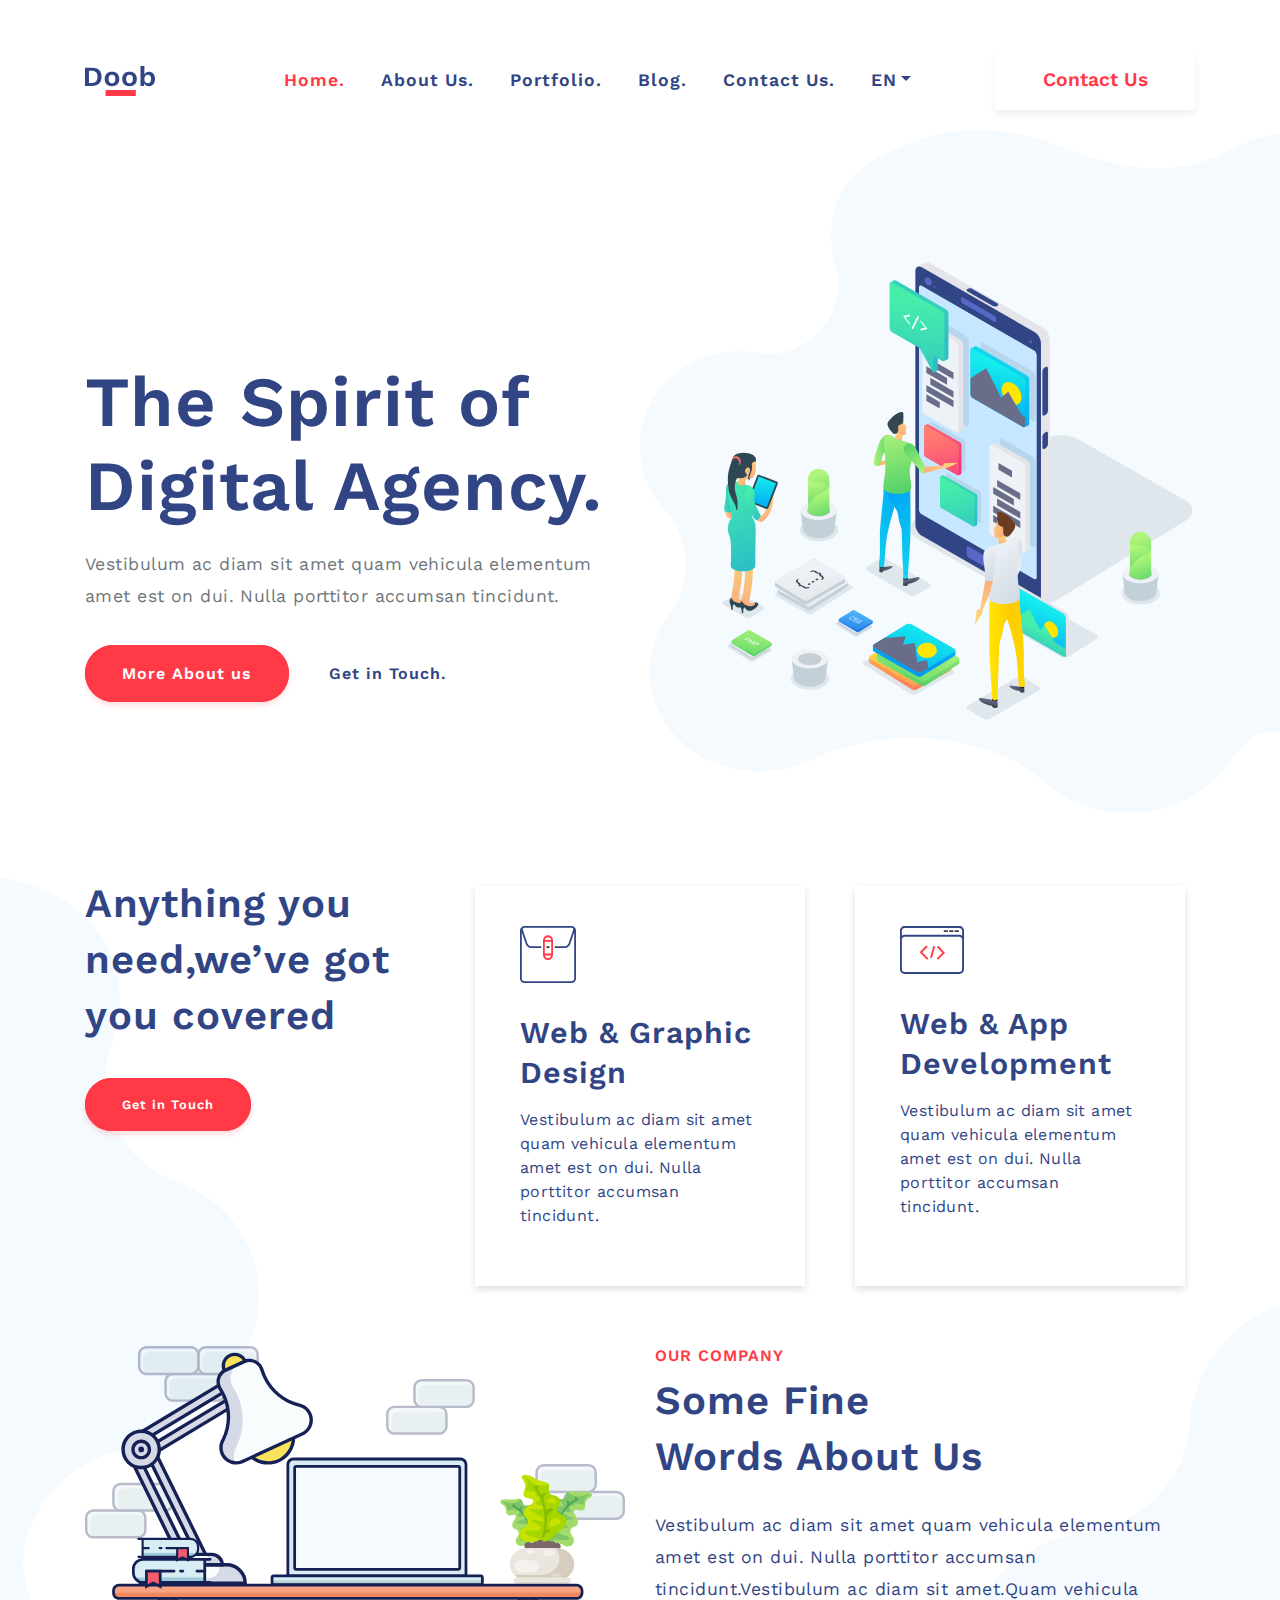
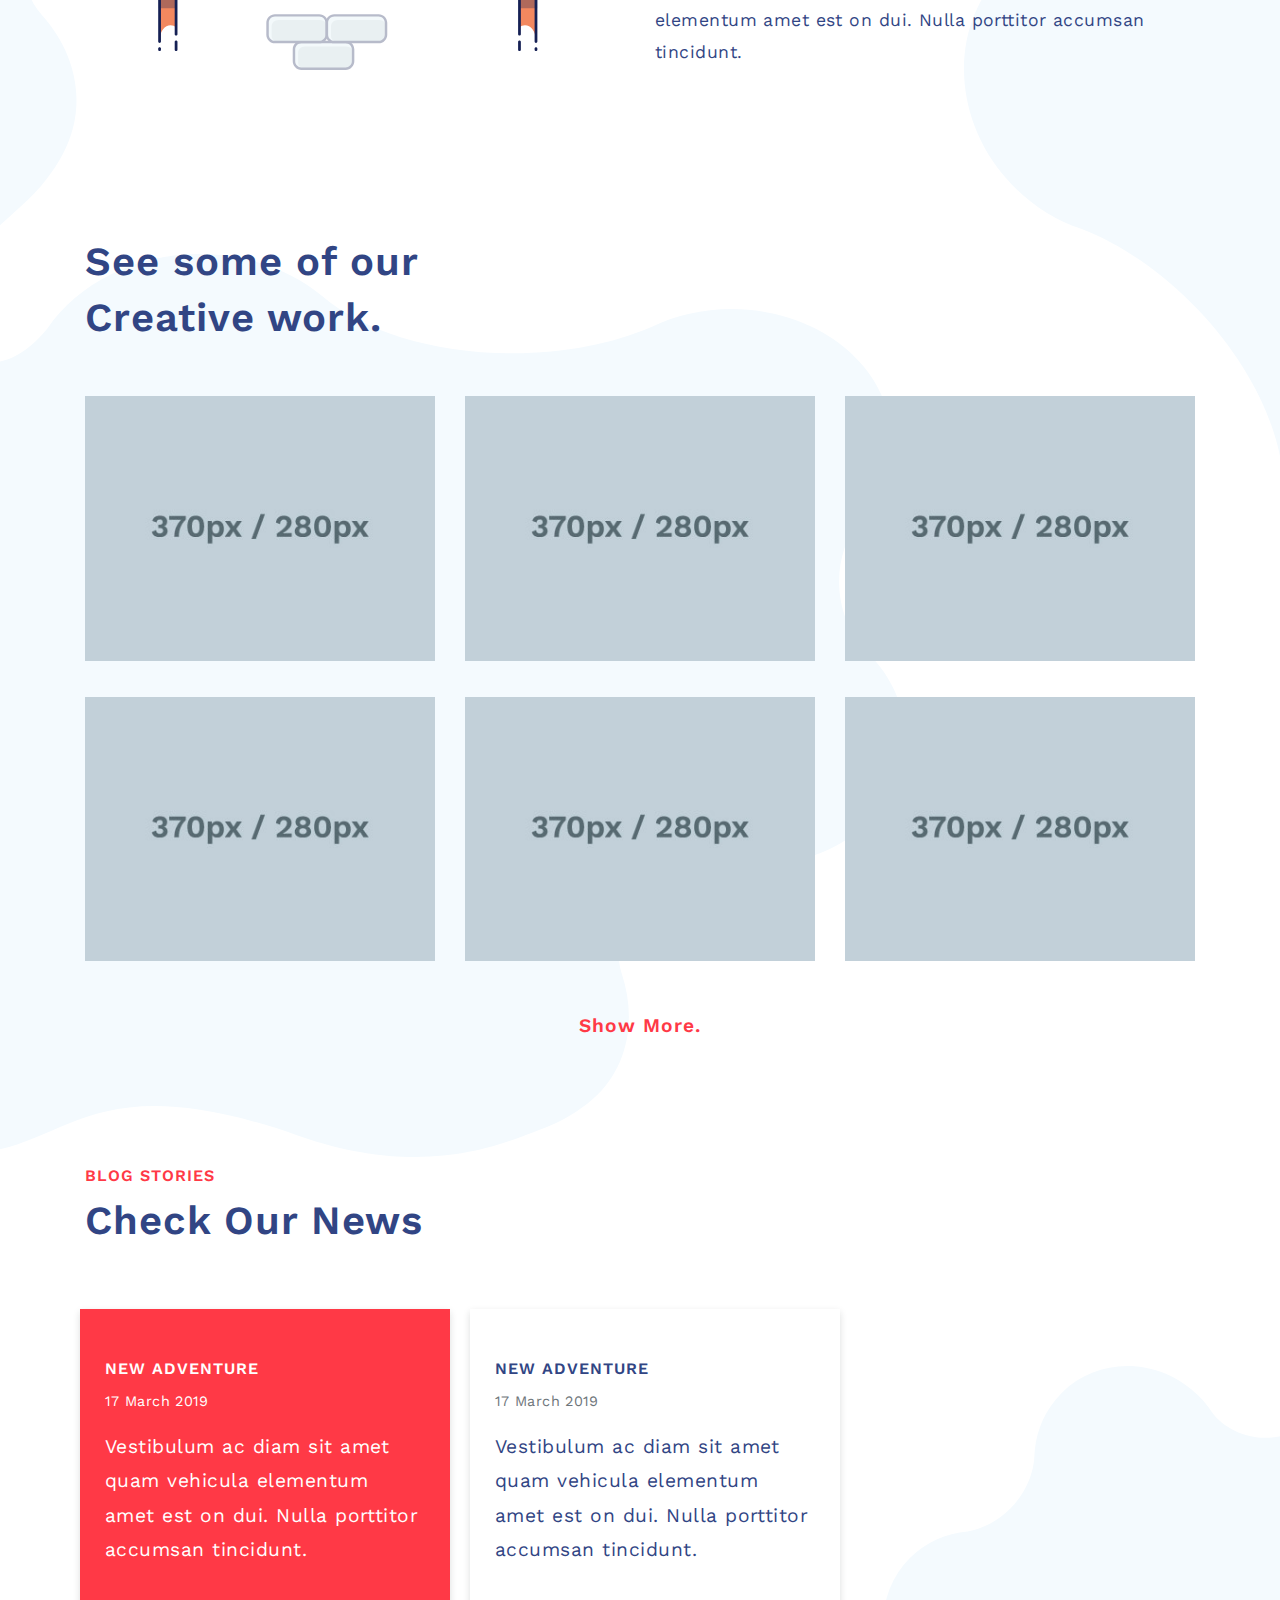
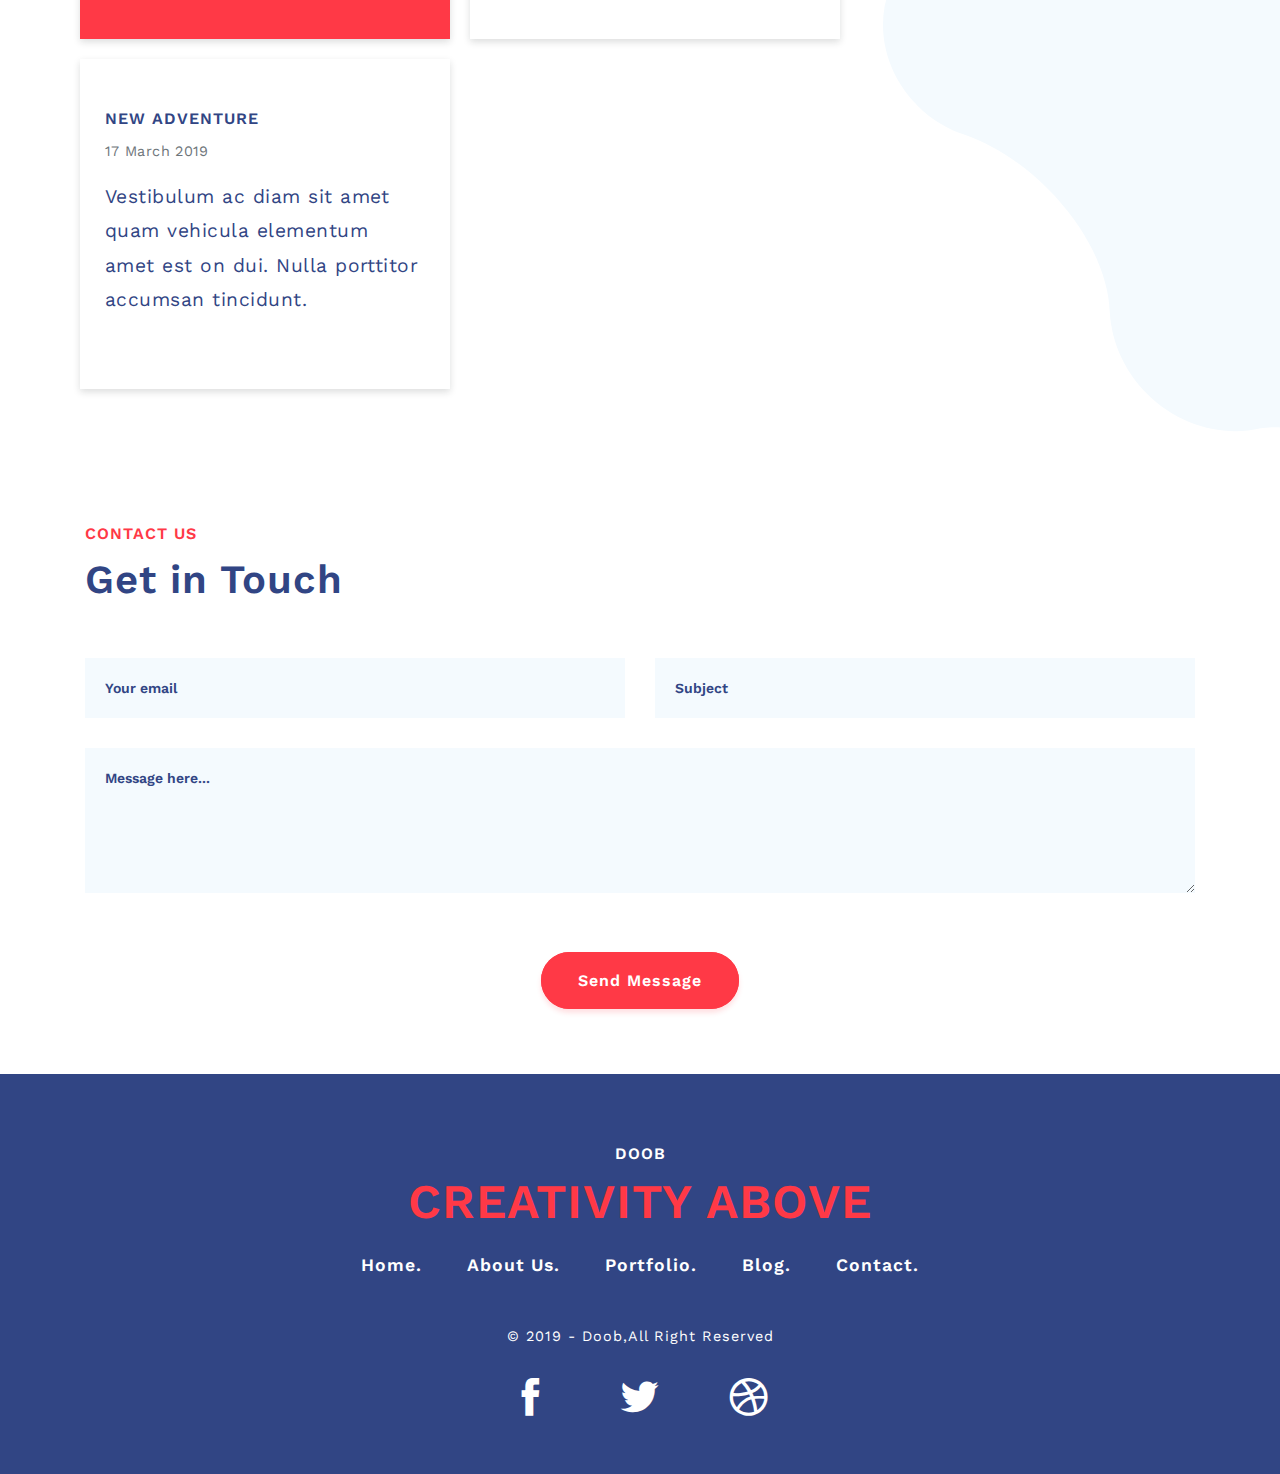
==== HTML Template/index.html @ c1b3205d "New Design" ====
<!DOCTYPE html>
<html lang="en">
<head>
    <!-- Metas -->
    <meta http-equiv="content-type" content="text/html; charset=utf-8" />
    <meta name="viewport" content="width=device-width, initial-scale=1.0">
    <meta name="author" content="LionCoders" />
    <!-- Links -->
    <link rel="icon" type="image/png" href="images/favicon.png" />
    <link href="https://fonts.googleapis.com/css?family=Work+Sans:400,600&display=swap" rel="stylesheet">
    <link rel="stylesheet" href="icofont.min.css">
    <link href="css/bootstrap.min.css" rel="stylesheet" />
    <link href="css/slick.css" rel="stylesheet" />
    
    <link href="css/main.css" rel="stylesheet" />
    <!-- Document Title -->
    <title>Doob | Simple Agency HTML Template</title>
</head>
<body>
  <!-- HEADER SECTION -->  
  <header id="home">
    <div class="container">
      <nav class="navbar navbar-expand-lg navbar-light ">
        <!-- Change Logo Img Here -->
        <a class="navbar-brand" href="#"><img src="images/logo.svg" alt=""></a>
        <button class="navbar-toggler" type="button" data-toggle="collapse" data-target="#navbarSupportedContent" aria-controls="navbarSupportedContent" aria-expanded="false" aria-label="Toggle navigation">
          <div class="interactive-menu-button">
            <a href="#">
              <span>Menu</span>
            </a>
          </div>
        </button>
        <div class="collapse navbar-collapse" id="navbarSupportedContent">
          <ul class="navbar-nav mr-auto">
            <li class="nav-item active">
              <!-- Nav Link -->
              <a class="nav-link" data-scroll href="#home">Home.<span class="sr-only">(current)</span></a>
            </li>
            <li class="nav-item">
              <!-- Nav Link -->
              <a class="nav-link" data-scroll href="#about-us">About Us.</a>
            </li>
            <li class="nav-item">
              <!-- Nav Link -->
              <a class="nav-link" data-scroll href="#portfolio">Portfolio.</a>
            </li>
            <li class="nav-item">
              <!-- Nav Link -->
              <a class="nav-link" data-scroll href="#blog">Blog.</a>
            </li>
            <li class="nav-item">
              <!-- Nav Link -->
              <a class="nav-link" data-scroll href="#contact-us">Contact Us.</a>
            </li>
            <li class="nav-item dropdown">
              <!-- Lang Dropdown Link -->
              <a class="nav-link dropdown-toggle" href="#" id="navbarDropdown" role="button" data-toggle="dropdown" aria-haspopup="true" aria-expanded="false">EN</a>
              <div class="dropdown-menu" aria-labelledby="navbarDropdown">
                <!-- Lang Dropdown Choice -->
                <a class="dropdown-item" href="#">DE </a>
                <!-- Lang Dropdown Choice -->
                <a class="dropdown-item" href="#">ES </a>
              </div>
            </li>
          </ul>
          <form data-scroll href="#contact-us" class="contact-btn form-inline my-2 my-lg-0">
            <!-- Contacgt Us Button -->
            <button>Contact Us</button>
          </form>
        </div>
      </nav>
    </div>
    <!-- HERO SECTION -->    
    <div class="container-fluid hero">
      <img src="images/hero.svg" alt="">
      <div class="container">
        <!-- Hero Title -->
        <h1>The Spirit of<br>Digital Agency.</h1>
        <!-- Hero Title Info -->
        <p>Vestibulum ac diam sit amet quam vehicula elementum<br> amet est on dui. Nulla porttitor accumsan tincidunt.</p>
        <div class="hero-btns">
          <!-- Hero Btn First -->
          <a data-scroll href="#about-us">More About us</a>
          <!-- Hero Btn Second -->
          <a data-scroll href="#contact-us">Get in Touch.</a>
        </div>
      </div>
    </div>
  </header>
  <!-- SERVICES SECTION -->  
  <section id="about-us" class="services">
    <div class="container-fluid">
      <div class="side-img"> 
        <img src="images/aside.svg" alt="">
      </div>
      <div class="side2-img"> 
        <img src="images/aside2.svg" alt="">
      </div>
      <div class="container">
        <div class="row">
          <div class="col-12 col-sm-12 col-lg-4 service-txt">
            <h2>Anything you need,we’ve got you covered</h2>
            <div class="hero-btns service-btn">
              <a data-scroll href="#contact-us">Get in Touch</a>
            </div>
          </div>
          <div class="col-12 col-sm-6 col-lg-4">
            <div class="service-box">
              <img src="images/service-icon1.svg" alt="">
              <!-- Service Title -->
              <h3>Web & Graphic<br>Design</h3>
              <!-- Replace Patch to Image Under -->
              <p>Vestibulum ac diam sit amet quam vehicula elementum amet est on dui. Nulla porttitor accumsan tincidunt.</p>
            </div>
          </div>
          <div class="col-12 col-sm-6 col-lg-4">
            <div class="service-box">
              <img src="images/service-icon2.svg" alt="">
              <!-- Service Title -->
              <h3>Web & App<br>Development</h3>
              <!-- Service Info -->
              <p>Vestibulum ac diam sit amet quam vehicula elementum amet est on dui. Nulla porttitor accumsan tincidunt.</p>
            </div>
          </div>
        </div>
      </div>
    </div>
  </section>
  <!-- ABOUT SECTION -->
  <section class="about">
    <div class="container">
      <div class="row">
        <div class="col-12 col-sm-12 col-lg-6">
          <img src="images/aboutimg.svg" alt="">
        </div>
        <div class="col-12 col-sm-12 col-lg-6">
          <h5>OUR COMPANY</h5>
          <h2>Some Fine<br>Words About Us</h2>
          <!-- Replace About Us Text Under -->
          <p>Vestibulum ac diam sit amet quam vehicula elementum amet est on dui. Nulla porttitor accumsan tincidunt.Vestibulum ac diam sit amet.Quam vehicula elementum amet est on dui. Nulla porttitor accumsan tincidunt.</p>
        </div>
      </div>
    </div>
  </section>
  <!-- PORTFOLIO SECTION -->
  <section id="portfolio" class="portfolio">
    <div class="container-fluid">
      <div class="portfolio-aside">
        <img src="images/aside3.svg" alt="">
      </div>
      <div class="container">
        <div class="row">
          <div class="col-12">
            <h2>See some of our<br>Creative work.</h2>
          </div>
        </div>
        <div class="row">
          <div class="col-12 col-lg-4 work-box">
            <div class="photobox photobox_type10">
                <div class="photobox__previewbox">
                  <!-- Replace Patch to Image Under -->
                  <img src="images/1.png" class="photobox__preview" alt="Preview">
                  <!-- Replace Image Title Under -->
                  <span class="photobox__label">Awesome Work</span>
                </div>
              </div>
          </div>
          <div class="col-12 col-lg-4 work-box">
            <div class="photobox photobox_type10">
                <div class="photobox__previewbox">
                  <!-- Replace Patch to Image Under -->
                  <img src="images/2.png" class="photobox__preview" alt="Preview">
                  <!-- Replace Image Title Under -->
                  <span class="photobox__label">Awesome Work</span>
                </div>
              </div>
          </div>
          <div class="col-12 col-lg-4 work-box">
            <div class="photobox photobox_type10">
                <div class="photobox__previewbox">
                  <!-- Replace Patch to Image Under -->
                  <img src="images/3.png" class="photobox__preview" alt="Preview">
                  <!-- Replace Image Title Under -->
                  <span class="photobox__label">Awesome Work</span>
                </div>
              </div>
          </div>
        </div>
        <div class="row">
          <div class="col-12 col-lg-4 work-box">
            <div class="photobox photobox_type10">
                <div class="photobox__previewbox">
                  <!-- Replace Patch to Image Under -->
                  <img src="images/4.png" class="photobox__preview" alt="Preview">
                  <!-- Replace Image Title Under -->
                  <span class="photobox__label">Awesome Work</span>
                </div>
              </div>
          </div>
          <div class="col-12 col-lg-4 work-box">
            <div class="photobox photobox_type10">
                <div class="photobox__previewbox">
                  <!-- Replace Patch to Image Under -->
                  <img src="images/5.png" class="photobox__preview" alt="Preview">
                  <!-- Replace Image Title Under -->
                  <span class="photobox__label">Awesome Work</span>
                </div>
              </div>
          </div>
          <div class="col-12 col-lg-4 work-box">
            <div class="photobox photobox_type10">
                <div class="photobox__previewbox">
                  <!-- Replace Patch to Image Under -->
                  <img src="images/6.png" class="photobox__preview" alt="Preview">
                  <!-- Replace Image Title Under -->
                  <span class="photobox__label">Awesome Work</span>
                </div>
              </div>
          </div>
        </div>
        <!-- Hidden Images From Portfolio -->
        <div id="hiden-gallery" class="hide">
          <div class="row">
            <div class="col-12 col-lg-4 work-box">
              <div class="photobox photobox_type10">
                  <div class="photobox__previewbox">
                    <!-- Replace Patch to Image Under -->
                    <img src="images/5.png" class="photobox__preview" alt="Preview">
                    <!-- Replace Image Title Under -->
                    <span class="photobox__label">Awesome Work</span>
                  </div>
                </div>
            </div>
            <div class="col-12 col-lg-4 work-box">
              <div class="photobox photobox_type10">
                  <div class="photobox__previewbox">
                    <!-- Replace Patch to Image Under -->
                    <img src="images/3.png" class="photobox__preview" alt="Preview">
                    <!-- Replace Image Title Under -->
                    <span class="photobox__label">Awesome Work</span>
                  </div>
                </div>
            </div>
            <div class="col-12 col-lg-4 work-box">
              <div class="photobox photobox_type10">
                  <div class="photobox__previewbox">
                    <!-- Replace Patch to Image Under -->
                    <img src="images/1.png" class="photobox__preview" alt="Preview">
                    <!-- Replace Image Title Under -->
                    <span class="photobox__label">Awesome Work</span>
                  </div>
                </div>
            </div>
          </div>
        </div>
        <div class="row">
          <div class="col-12 more-btn">
            <!-- Show Me More/Less Button -->
            <a class="more-btn-inside">Show More.</a>
          </div>
        </div>
      </div>
    </div>
  </section>
  <!-- BLOG SECTION -->
  <section id="blog" class="blog">
    <div class="container-fluid">
      <div class="blog-aside">
        <img src="images/aside4.svg" alt="">
      </div>
      <div class="container">
        <div class="row">
          <div class="col-12">
            <h5>BLOG STORIES</h5>
            <h2>Check Our News</h2>
          </div>
        </div>
        <div id="blog-drag" class="row blog-slider">
          <div class="col-12 col-lg-4 blog-box blog-first">
            <!-- Blog Post Title -->
            <h6>NEW ADVENTURE</h6>
            <!-- Blog Post Date -->
            <p>17 March 2019</p>
            <!-- Blog Post -->
            <p>Vestibulum ac diam sit amet quam vehicula elementum amet est on dui. Nulla porttitor accumsan tincidunt.</p>
          </div>
          <div class="col-12 col-lg-4 blog-box">
            <!-- Blog Post Title -->
            <h6>NEW ADVENTURE</h6>
            <!-- Blog Post Date -->
            <p>17 March 2019</p>
            <!-- Blog Post -->
            <p>Vestibulum ac diam sit amet quam vehicula elementum amet est on dui. Nulla porttitor accumsan tincidunt.</p>
          </div>
          <div class="col-12 col-lg-4 blog-box">
            <!-- Blog Post Title -->
            <h6>NEW ADVENTURE</h6>
            <!-- Blog Post Date -->
            <p>17 March 2019</p>
            <!-- Blog Post -->
            <p>Vestibulum ac diam sit amet quam vehicula elementum amet est on dui. Nulla porttitor accumsan tincidunt.</p>
          </div>
          <!-- Blog Section to be showed on Drag  -->
          <div class="col-12 col-lg-4 blog-box hiden-blog hide-blog">
            <!-- Blog Post Title -->
            <h6>NEW ADVENTURE</h6>
            <!-- Blog Post Date -->
            <p>17 March 2019</p>
            <!-- Blog Post -->
            <p>Vestibulum ac diam sit amet quam vehicula elementum amet est on dui. Nulla porttitor accumsan tincidunt.</p>
          </div>
          <div class="col-12 col-lg-4 blog-box hiden-blog  hide-blog">
            <!-- Blog Post Title -->
            <h6>NEW ADVENTURE</h6>
            <!-- Blog Post Date -->
            <p>17 March 2019</p>
            <!-- Blog Post -->
            <p>Vestibulum ac diam sit amet quam vehicula elementum amet est on dui. Nulla porttitor accumsan tincidunt.</p>
          </div>
          <div class="col-12 col-lg-4 blog-box hiden-blog  hide-blog">
            <!-- Blog Post Title -->
            <h6>NEW ADVENTURE</h6>
            <!-- Blog Post Date -->
            <p>17 March 2019</p>
            <!-- Blog Post -->
            <p>Vestibulum ac diam sit amet quam vehicula elementum amet est on dui. Nulla porttitor accumsan tincidunt.</p>
          </div>
        </div>
        <!-- Blog Button to Show More or Less on Mobile&Tablet View  -->
        <button class="hide-me" id="blog-btn">Show More Stories</button>
      </div>
    </div>
  </section>  
  <!-- CONTACT SECTION -->
  <section id="contact-us" class="contact">
    <div class="container">
      <div class="row">
        <div class="col-12">
          <h5>CONTACT US</h5>
          <h2>Get in Touch</h2>
        </div>
      </div>
      <div class="row">
        <div class="col-12 col-lg-6 email">
          <input placeholder="Your email" type="email" id="email" pattern=".+@globex.com" size="30" required>
        </div>
        <div class="col-12 col-lg-6 email">
          <input placeholder="Subject" type="subject" id="subject" size="30" required>
        </div>
      </div>
      <div class="row">
        <div class="col-12 message">
          <textarea id="message" name="message" rows="5" cols="1">Message here...</textarea>
        </div>
        <div class="col-12">
          <div class="hero-btns contact-btn">
            <!-- Send Message Btn -->
            <a href="#">Send Message</a>
          </div>
        </div>
      </div>
    </div>
  </section>
  <!-- FOOTER SECTION -->
  <footer>
    <div class="container">
      <div class="row">
        <div class="col-12">
          <h5>DOOB</h5>
          <h3>CREATIVITY ABOVE</h3>
          <ul class="contact-nav">
            <li><a data-scroll href="#home">Home.</a></li>
            <li><a data-scroll href="#about-us">About Us.</a></li>
            <li><a data-scroll href="#portfolio">Portfolio.</a></li>
            <li><a data-scroll href="#blog">Blog.</a></li>
            <li><a data-scroll href="#contact-us">Contact.</a></li>
          </ul>
          <h6>© 2019 - Doob,All Right Reserved</h6>
          <ul class="social">
            <li><a href="#"><i class="icofont-facebook"></i></a></li>
            <li><a href="#"><i class="icofont-twitter"></i></a></li>
            <li><a href="#"><i class="icofont-dribbble"></i></a></li>
          </ul>
        </div>
      </div>
    </div>
  </footer>
  <!-- Scripts -->
  <script src="https://code.jquery.com/jquery-3.2.1.slim.min.js" integrity="sha384-KJ3o2DKtIkvYIK3UENzmM7KCkRr/rE9/Qpg6aAZGJwFDMVNA/GpGFF93hXpG5KkN" crossorigin="anonymous"></script>
  <script src="https://cdnjs.cloudflare.com/ajax/libs/popper.js/1.11.0/umd/popper.min.js" integrity="sha384-b/U6ypiBEHpOf/4+1nzFpr53nxSS+GLCkfwBdFNTxtclqqenISfwAzpKaMNFNmj4" crossorigin="anonymous"></script>
  <script src="js/bootstrap.min.js"></script>
  <script src="js/slick.min.js"></script>
  <script src="js/smooth-scroll.min.js"></script>
  <script src="js/main.js"></script>
  <!-- Scripts Ends -->
</body>
</html>
---- HTML Template/css/main.css ----
/*-----------------------------------------------------------
    Theme Name: Doob | Simple Agency HTML Template
    Description: Simple Agency HTML Template
    Author: Graphberry
    Author URI: https://www.graphberry.com/
    Version: 1.0
-------------------------------------------------------------*/


/*-----------------------------------------------------------
    1  General Styles
    2  Typography
    3  Buttons & Links 
    4  Header
    5  Services
    6  About  
    7  Portfolio
    8  Blog
    9  Contact
    10 Footer
    11 Responsive 
-------------------------------------------------------------*/


/*-----------------------------------------------------------
    1. General Styles 
-------------------------------------------------------------*/
* {
  margin: 0;
  padding: 0;
}
html {
  -webkit-box-sizing: border-box;
  -moz-box-sizing: border-box;
  box-sizing: border-box;
}
*, *:before, *:after {
  -webkit-box-sizing: inherit;
  -moz-box-sizing: inherit;
  box-sizing: inherit;
}
a {
  font-weight: 600;
  color: #314584;
  text-decoration: none;
  letter-spacing: 1px;
  position: relative;
}
a:focus,
a:hover {
  color: rgba(44, 44, 44, 0.8);
  text-decoration: none;
}
img {
  max-width: 100%;
  height: auto;
}
h1,
.h1,
h2,
.h2,
h3,
.h3,
h4,
.h4,
h5,
.h5,
h6,
.h6 {
  color: #314584;
  font-weight: 600;
  letter-spacing: 1px;
}
:active,
:focus {
  outline: none !important;
}
/*-----------------------------------------------------------
  2. Typography 
------------------------------------------------------------*/
body {
  color: #314584;
  font-family: 'Work Sans', sans-serif;
  font-size: 14px;
  font-weight: 400;
  overflow-x: hidden;
  transition: opacity 1s;
  min-width: 330px;
}
h1,
.h1 {
  font-size: 4.4rem;
  margin-bottom: 20px;
}
h2,
.h2 {
  font-size: 2.5rem;
  line-height: 3.5rem;
  margin-bottom: 50px;
}
.about h2 {
  margin-bottom: 25px;
}
h3,
.h3 {
  font-size: 1.9rem;
  line-height: 2.5rem;
  margin-bottom: 15px;
}
h4,
.h4 {
  font-size: 24px;
}

h5,
.h5 {
  font-size: 1rem;
  color: #FF3946;
}
h6,
.h6 {
  font-size: 1rem;
  margin-bottom: 10px;
}
.about p {
  color: #314584;
}
p {
  font-size: 1.1rem;
  line-height: 1.8;
  color: #6E757A;
  margin-bottom: 15px;
  letter-spacing: 0.025em;
}
/*-----------------------------------------------------------
  3. Buttons & Links
-------------------------------------------------------------*/
.contact-btn button {
  width: 200px;
  height: 60px;
  border: 0px;
  -webkit-box-shadow: 0px 4px 6px 0px rgba(30,32,33,0.07);
  -moz-box-shadow: 0px 4px 6px 0px rgba(30,32,33,0.07);
  box-shadow: 0px 4px 6px 0px rgba(30,32,33,0.07);
  background-color: #fff;
  border-radius: 3px;
  font-size: 1.2rem;
  font-family: 'Work Sans', sans-serif;
  font-weight: 600;
  color: #FF3946;
}
.contact-btn i {
  font-size: 2rem;
  width: 100px;
  height: 100px;
  color: #FF3946;
}
.hero-btns a:first-child {
  background-color: #FF3946;
  border:2px solid #FF3946;
  color: #fff;
  padding: 17px 35px;
  font-size: 1.0rem;
  border-radius: 30px;
  -webkit-box-shadow: 0px 4px 5px 0px rgba(255,57,70,0.15);
  -moz-box-shadow: 0px 4px 5px 0px rgba(255,57,70,0.15);
  box-shadow: 0px 4px 5px 0px rgba(255,57,70,0.15);
}
.hero-btns a:first-child:hover {
  background-color: #fff;
  border:2px solid #FF3946;
  color: #314584;
  padding: 17px 35px;
  font-size: 1.0rem;
  border-radius: 30px;
  transition: all 0.3s ease;
}
.hero-btns a:last-child {
  color: #314584;
  padding: 17px 35px;
  font-size: 1.0rem;
}
.hero-btns a:last-child:hover {
  color: #FF3946;
  transition: all 0.3s ease;
}
.navbar-light .navbar-toggler {
  color: #314584;
  border: none;
}
.navbar-toggler {
  padding: .5rem 1.2rem .25rem 0rem;
  font-size: 1.25rem;
  line-height: 1;
  background-color: transparent;
  border: 1px solid transparent;
  border-radius: .25rem;
}
.interactive-menu-button {
  position: relative;
}
.interactive-menu-button a {
  width: 20px;
  height: 20px;
  display: block;
  position: relative;
}
.interactive-menu-button a span {
  height: 4px;
  position: absolute;
  background: #314584;
  text-indent: -999em;
  width: 100%;
  top: 6px;
  transition: all 0.5s cubic-bezier(0, 0.275, 0.125, 1);
}
.interactive-menu-button a span:before,
.interactive-menu-button a span:after {
  content: '';
  height: 4px;
  background: #314584;
  width: 100%;
  position: absolute;
  top: -6px;
  left: 0;
  transition: all 0.5s cubic-bezier(0, 0.275, 0.125, 1);
}
.interactive-menu-button a span:after {
  top: 6px;
}
.interactive-menu-button a.active span {
  background: transparent;
}
.interactive-menu-button a.active span:before {
  transform: translateY(6px) translateX(1px) rotate(45deg);
}
.interactive-menu-button a.active span:after {
  transform: translateY(-6px) translateX(1px) rotate(-45deg);
}
.navbar-nav .dropdown-menu {
  text-align: center;
  border: 0;
  background-color: #314584;
}
.navbar-nav .dropdown-menu a {
  color: #fff;
  cursor: pointer;
  font-size: 1.3rem;
  margin: 10px 0px;
}
.dropdown-item:focus, .dropdown-item:hover {
  color: #FF3946!important;
  text-decoration: none;
  background-color: #314584;
}
.service-btn a {
  color: #fff!important;
  font-size: 0.8rem!important;
}
.service-btn a:hover {
  color: #FF3946!important;
}
.more-btn {
  text-align: center;
  margin: 15px 0px 100px 0px;
}
.more-btn a {
  font-size: 1.2rem;
  color: #FF3946!important;
  cursor: pointer;
  padding: 20px 30px;
}
.more-btn a:hover {
  color: #314584!important;
}
.contact-btn {
  text-align: center;
  margin-top: 70px;
}
.contact-btn a {
  color: #fff!important;
}
.contact-btn a:hover {
  color: #314584!important;
}
/*-----------------------------------------------------------
  4. Header
-------------------------------------------------------------*/
.navbar-light .navbar-nav .nav-link {
  color: #314584;
  font-size: 1.1rem;
}
.hero-btns {
  margin-bottom: 350px;
}
.navbar-light .navbar-nav .active>.nav-link, .navbar-light .navbar-nav .nav-link.active, .navbar-light .navbar-nav .nav-link.show, .navbar-light .navbar-nav .show>.nav-link {
  color: #FF3946;
}
.navbar {
  padding: 50px 0 0 0;
}
.navbar-light .navbar-brand {
  margin-right: 10%;
}
.nav-item {
  padding: 0 10px;
}
.navbar-light .navbar-nav .nav-link:focus, .navbar-light .navbar-nav .nav-link:hover {
  color: #FF3946;
}
.hero img {
  position: absolute;
  top: 0;
  right: 0;
  z-index: -9;
  margin-top: 30px;
  width: 50%;
}
.hero h1 {
  margin-top: 250px;
}
.hero p {
  margin-bottom: 50px;
}
/*-----------------------------------------------------------
  5. Services
-------------------------------------------------------------*/
.services {
  padding: 50px 0px;
}
.services p {
  font-size: 1.0rem;
  color: #314584;
  line-height: 1.5rem;
}
.side-img img {
  position: absolute;
  left: -20px;
}
.side2-img img {
  position: absolute;
  right: -20px;
  top: 1300px;
}
.service-box {
  background-color: #fff;
  padding: 40px 45px;
  margin: 10px;
  -webkit-box-shadow: 0px 3px 7px 0px rgba(28,31,33,0.15);
  -moz-box-shadow: 0px 3px 7px 0px rgba(28,31,33,0.15);
  box-shadow: 0px 3px 7px 0px rgba(28,31,33,0.15);
  min-height: 400px;
}
.service-box img {
  margin-bottom: 30px;
}
/*-----------------------------------------------------------
  6. About
-------------------------------------------------------------*/
.about {
  margin-bottom: 150px;
}
/*-----------------------------------------------------------
 7. Portfolio
-------------------------------------------------------------*/
.portfolio-aside img {
  margin-top: 20px;
  position: absolute;
  left: -20px;
}
.work-box {
  margin-bottom: 30px;
}
.work-box img {
  width: 370px;
  height: auto;
}
/* Portfolio Gallery Hover */
.photobox{
  display: inline-block;
}
.photobox__previewbox{
  position: relative;
  overflow: hidden;
}
.photobox__preview{
  display: block;
  max-width: 100%;
}
.photobox__previewbox:before{
  content: "";
}
.photobox_type10 .photobox__previewbox:before{
  width: 0;
  height: 0;
  padding: 25%;
  background-color: #314584;
  opacity: 0.8;
  border-radius: 50%;
  position: absolute;
  top: 50%;
  left: 50%;
  transition: transform calc(var(--photoboxAnimationDuration, .8s) / 2) ease;
  will-change: transform;
  transform: translate(-50%, -50%) scale(0);
}
.photobox_type10:hover .photobox__previewbox:before{
  transform: translate(-50%, -50%) scale(4);
  transition-duration: var(--photoboxAnimationDuration, .8s);
}
.photobox_type10 .photobox__label{
  width: 95%;
  text-align: center;
  opacity: 0;  
  transition: opacity calc(var(--photoboxAnimationDuration, .8s) / 4) cubic-bezier(0.71, 0.05, 0.29, 0.9), transform calc(var(--photoboxAnimationDuration, .8s) / 4) cubic-bezier(0.71, 0.05, 0.29, 0.9);
  will-change: opacity, transform;
  position: absolute;
  top: 50%;
  left: 50%;
  transform: translate(-50%, 200%);
  z-index: 3;
  color: #fff;
  font-family: 'Work Sans', sans-serif;
  font-weight: 600;
  font-size: 1.1rem; 
}
.photobox_type10:hover .photobox__label{
  opacity: 1;
  transform: translate(-50%, -50%);
  transition-duration: calc(var(--photoboxAnimationDuration, .8s) / 2);
  transition-delay: calc(var(--photoboxAnimationDuration, .8s) / 4);
}
.hide {
  display: none;
  transition: all 0.3s ease;
}
/*-----------------------------------------------------------
  8. Blog
-------------------------------------------------------------*/
.blog-aside img {
  position: absolute;
  right: -20px;
  margin-top: 200px;
}
.blog {
  padding: 25px 0px;
  margin-bottom: 100px;
}
.blog-box {
  background-color: #fff;
  min-height: 330px;
  max-width: 370px;
  padding: 50px 25px;
  -webkit-box-shadow: 0px 3px 7px 0px rgba(28,31,33,0.15);
  -moz-box-shadow: 0px 3px 7px 0px rgba(28,31,33,0.15);
  box-shadow: 0px 3px 7px 0px rgba(28,31,33,0.15);
  margin: 10px;
}
.blog-box p:nth-child(2) {
  font-size: 0.9rem;
  color: #6E757A!important;
}
.blog-box p:nth-child(3) {
  font-size: 1.2rem;
  color: #314584;
}
.slick-prev {
  position: absolute;
  right: 60px;
  top: -50px;
}
.slick-next  {
  position: absolute;
  right: 10px;
  top: -50px;
}
.blog-slider button {
  font-size: 3rem;
  border: none;
  background-color: #fff;
  color: #BBBBBC;
}
.blog-slider button:hover {
  color: #314584;
  transition: all 0.3s ease;
}
.blog-first {
  background-color: #FF3946;
}
.blog-first h6 {
  color: #fff;
}
.blog-first p:nth-child(2) {
  color: #fff!important;
}
.blog-first p:nth-child(3) {
  color: #fff;
}
.blog-slider {
  cursor: pointer;
}
.hide-blog {
  display: none;
}
#blog-btn {
  color: #FF3946;
  font-size: 1.2rem;
  font-family: 'Work Sans', sans-serif;
  font-weight: 600;
  background-color: #fff;
  border: none;
  margin-top: 20px;
}
#blog-btn:hover {
  color: #314584;
}
.hide-me {
  display: none;
}
/*-----------------------------------------------------------
  9. Contact
-------------------------------------------------------------*/
.contact {
  max-height: 550px;
}
.email input {
  width: 100%;
  height: 60px;
  background-color: #F4FAFE;
  border: none;
  padding: 0px 20px;
  color: #314584;
  font-weight: 600;
  margin-bottom: 15px;
}
::-webkit-input-placeholder { /* Chrome/Opera/Safari */
  color: #314584;
  font-weight: 600;
}
::-moz-placeholder { /* Firefox 19+ */
  color: #314584;
  font-weight: 600;
}
:-ms-input-placeholder { /* IE 10+ */
  color: #314584;
  font-weight: 600;
}
:-moz-placeholder { /* Firefox 18- */
  color: #314584;
  font-weight: 600;
}
textarea {
  background-color: #F4FAFE;
  border: none;
  width: 100%;
  padding: 20px;
  margin-top: 15px;
  color: #314584;
  font-weight: 600;
}
/*-----------------------------------------------------------
  10. Footer
-------------------------------------------------------------*/
footer {
  background-color: #314584;
  width: 100%;
  min-height: 400px;
  text-align: center;
  padding: 70px 0px 0px 0px;
}
footer h5{
  color: #fff;
  padding-bottom: 10px;
}
footer h3{
  color: #FF3946;
  font-size: 3rem;
  margin-bottom: 30px;
}
.contact-nav li {
  display: inline;
  color: #fff;
}
.contact-nav a {
  color: #fff;
  font-size: 1.1rem;
  padding: 20px 20px;
}
.contact-nav a:hover {
  color: #FF3946;
}
footer h6 {
  color: #fff;
  font-size: 0.9rem;
  font-weight: 400;
  margin-top: 50px;
  margin-bottom: 20px;
}
.social li {
  display: inline;
}
.social li a {
  font-size: 2.7rem;
  color: #fff;
  margin: 0px 30px;
}
.social li a:hover {
  color: #FF3946;
  transition: all 0.3s ease;
}
/*-----------------------------------------------------------
  11. Responsive
-------------------------------------------------------------*/
@media (max-width: 1700px) {
  .hero-btns {
    margin-bottom: 200px;
  }
}
@media (max-width: 1500px) {
  .hero img {
    margin-top: 130px;
  }
}
@media (max-width: 1350px) {
  .hero-btns {
    margin-bottom: 140px;
  }
}
@media (max-width: 1199px) {
  .nav-item {
    padding: 0px; 
  }
  .navbar-light .navbar-nav .nav-link {
    font-size: 1rem;
  }
  .contact-btn button {
    -webkit-box-shadow: none;
    -moz-box-shadow: none;
    box-shadow:none;
    background-color: none;
    font-size: 1rem;
}
  .hero img {
    margin-top: 150px;
    width: 45%;
  }
  .hero h1 {
    margin-top: 150px;
  }
  h2 {
    font-size: 2rem;
    line-height: 3.0rem;
  }
  h3 {
    font-size: 1.4rem;
    line-height: 2rem;
    margin-bottom: 20px;
  }
  .services p {
    font-size: 0.8rem;
  }
  .hero-btns {
    margin-bottom: 120px;
  }
}
@media (max-width: 991px) {
  .navbar {
    padding: 15px 0 0 0;
  }
  .hero img {
    display: none;
  }
  .hero {
    text-align: center;
  }
  .hero h1 {
    margin-top: 80px;
  }
  .navbar-collapse {
    text-align: center;
    margin-top: 50px;
  }
  .navbar-light .navbar-nav .nav-link {
    font-size: 2rem;
  }
  .contact-btn {
    display: none;
  }
  .hero-btns {
    margin-bottom: 70px;
  }
  .service-txt {
    text-align: center;
  }
  .about img {
    margin-bottom: 70px;
  }
  .about {
    text-align: center;
  }
  .portfolio {
    text-align: center;
  }
  .blog {
    text-align: center;
  }
  .blog-box {
    margin: 0 auto;
    margin-bottom: 25px;
  }
  .contact {
    text-align: center;
  }

}
@media (max-width: 768px) {
  .hero h1 {
    font-size: 3.5rem;
  }
  .service-box {
    padding: 20px 25px;
    margin: 0px;
  }
  .contact-nav a {
    font-size: 1rem;
    padding: 20px 5px;
  }
}

@media (max-width: 575px) {
  .service-box {
    padding: 20px 25px;
    max-width: 300px;
    margin: 0 auto;
    margin-bottom: 40px;
  }
  footer h3{
    font-size: 2.5rem;
  }
}
@media (max-width: 454px) {
  .hero h1 {
    font-size: 3.0rem;
    margin-top: 50px;
  }
  .hero p {
    font-size: 0.8rem;
  }
  .hero-btns a:first-child {
    font-size: 0.8rem;
    display: block;
    width: 70%;
    margin: 0 auto;
  }
  .hero-btns a:last-child {
    font-size: 0.8rem;
    display: block;
    width: 70%;
    margin: 0 auto;
  }
  footer h3{
    line-height: 2.6rem;
  }
  .contact-nav li {
    display: block;
  }
  .social li {
    display: block;
  }
}
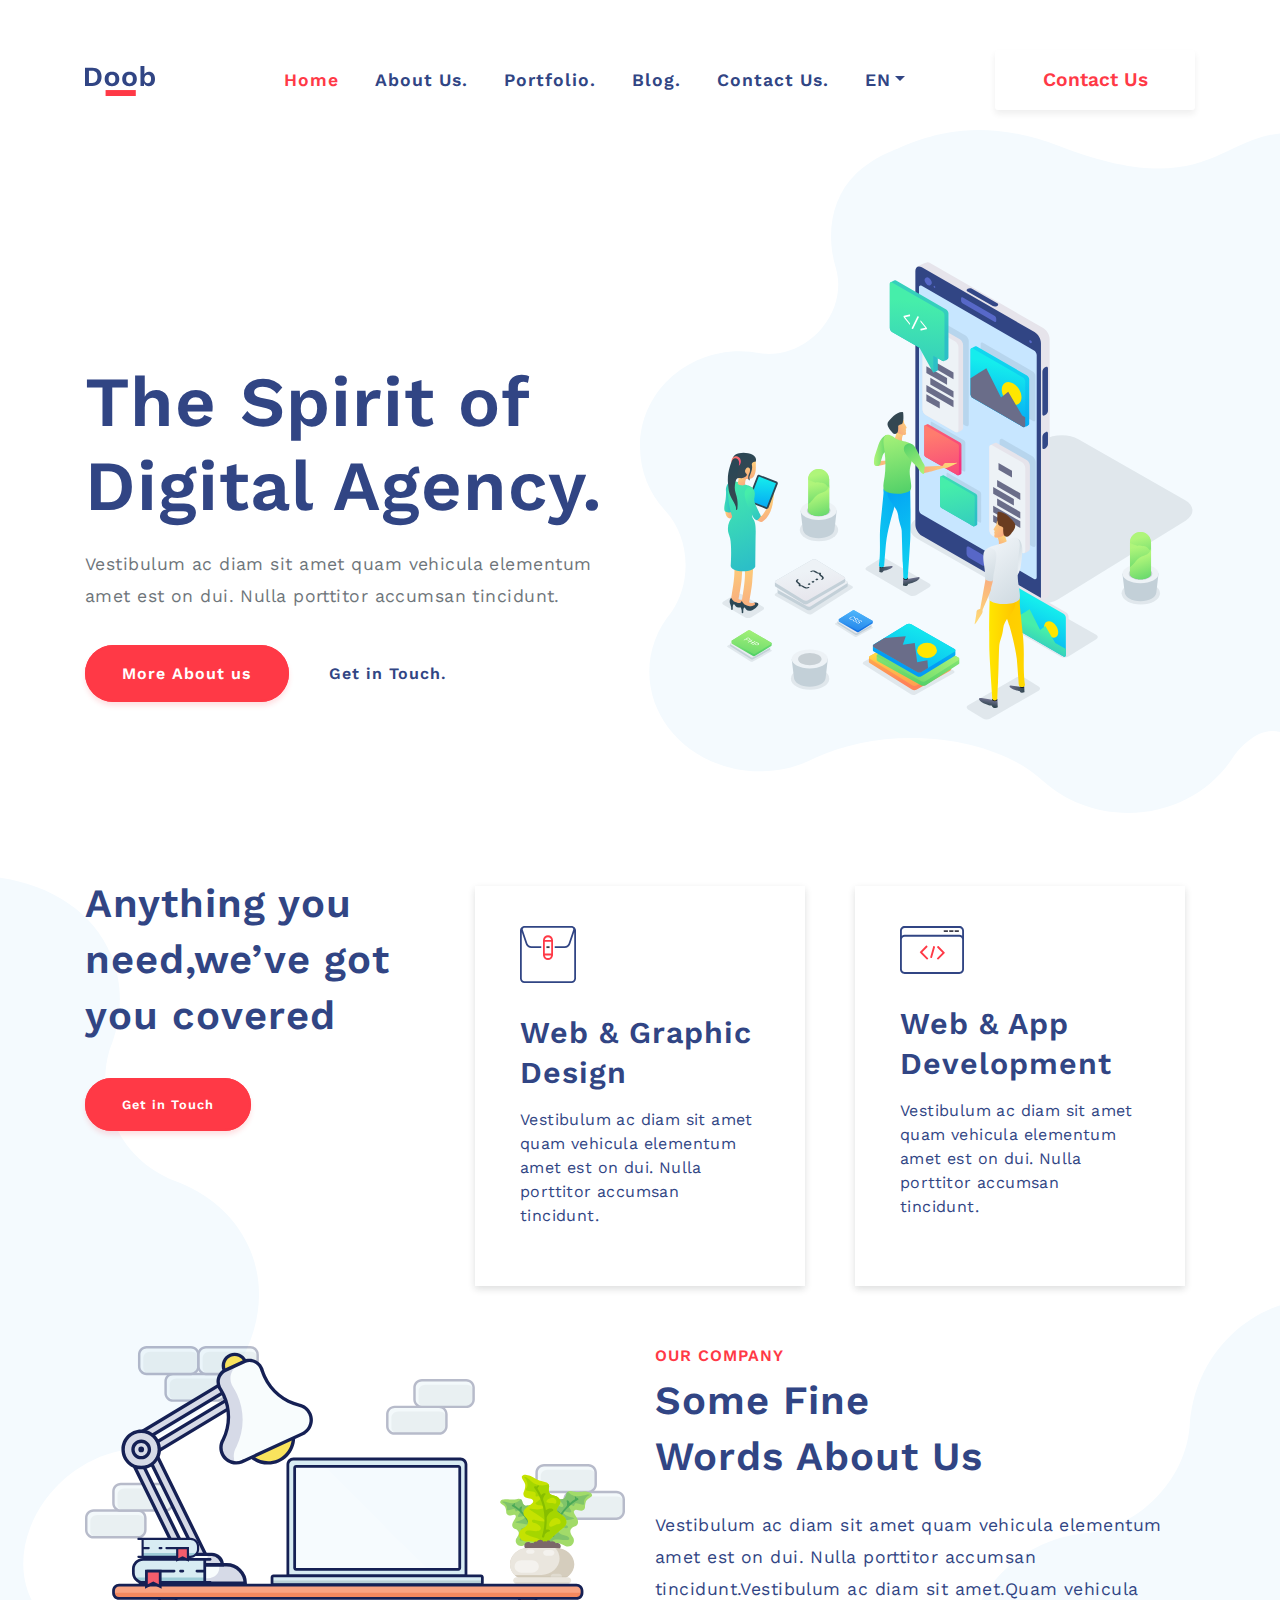
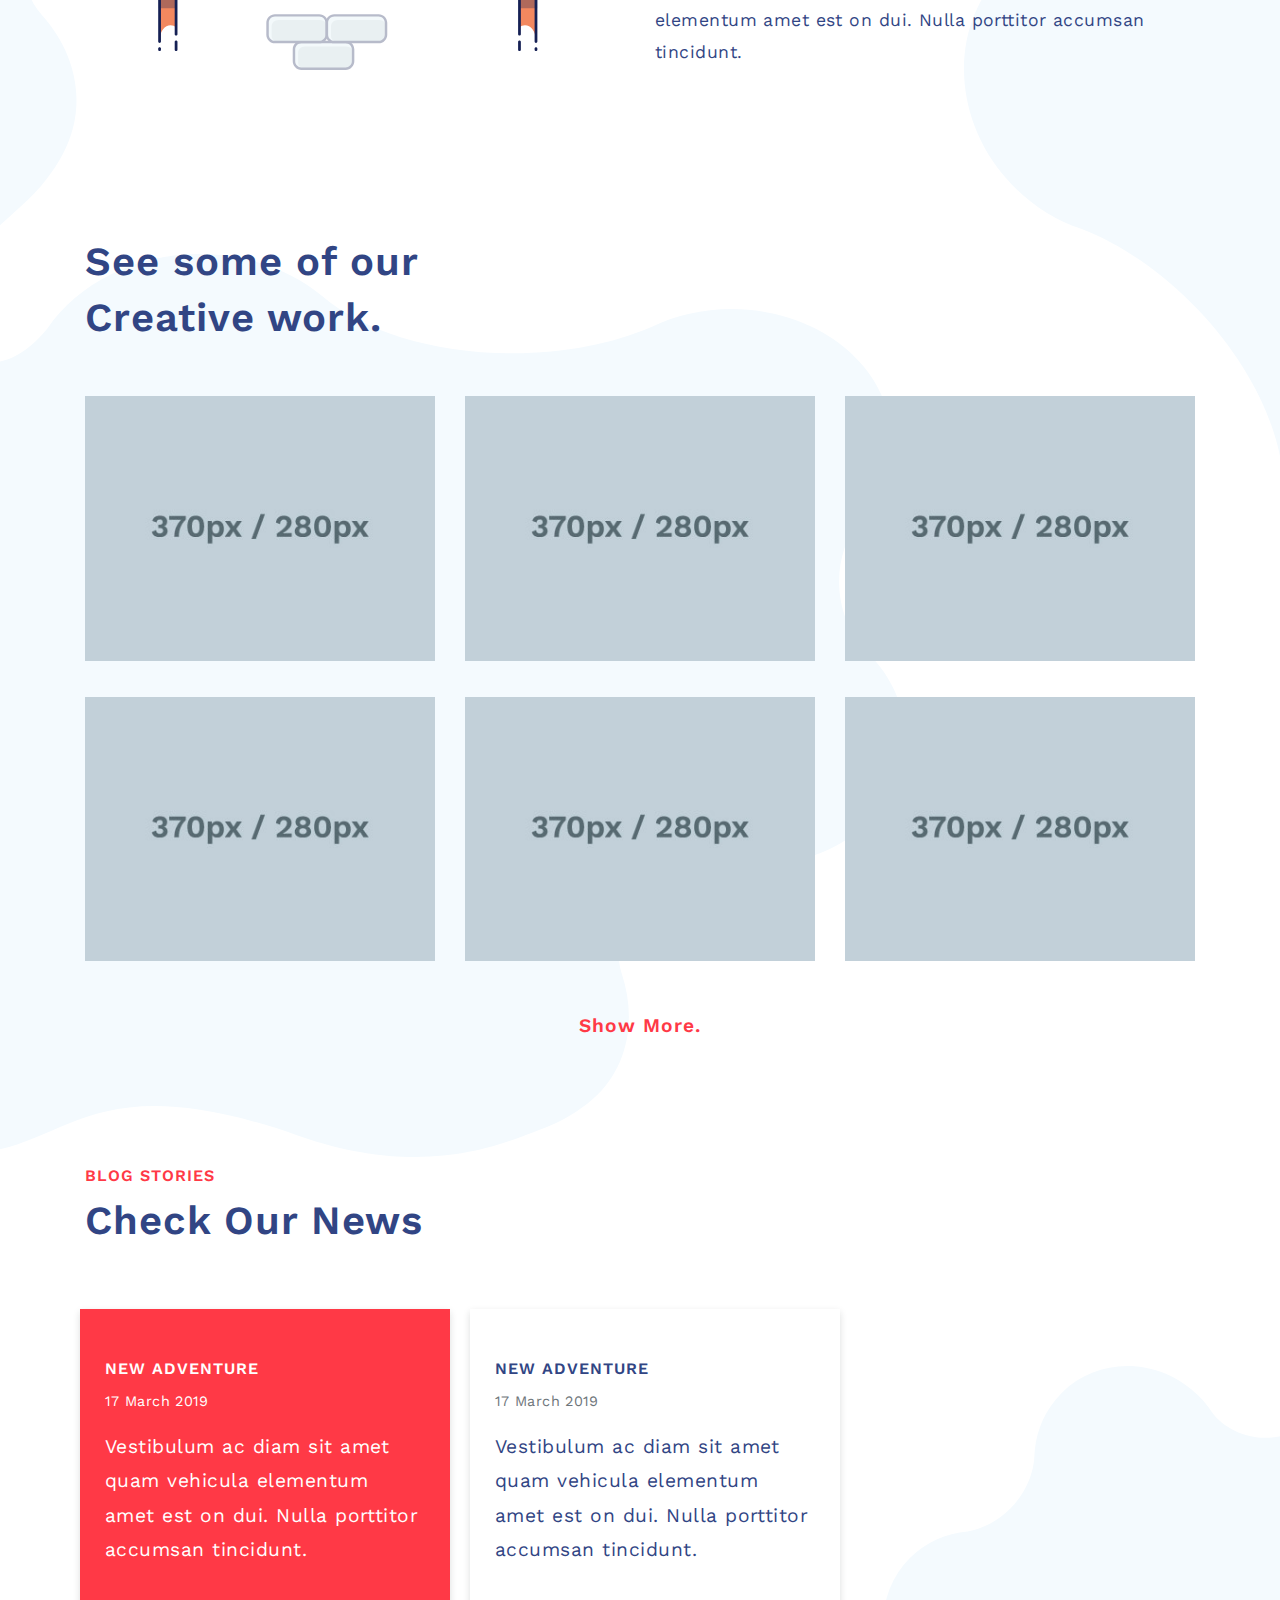
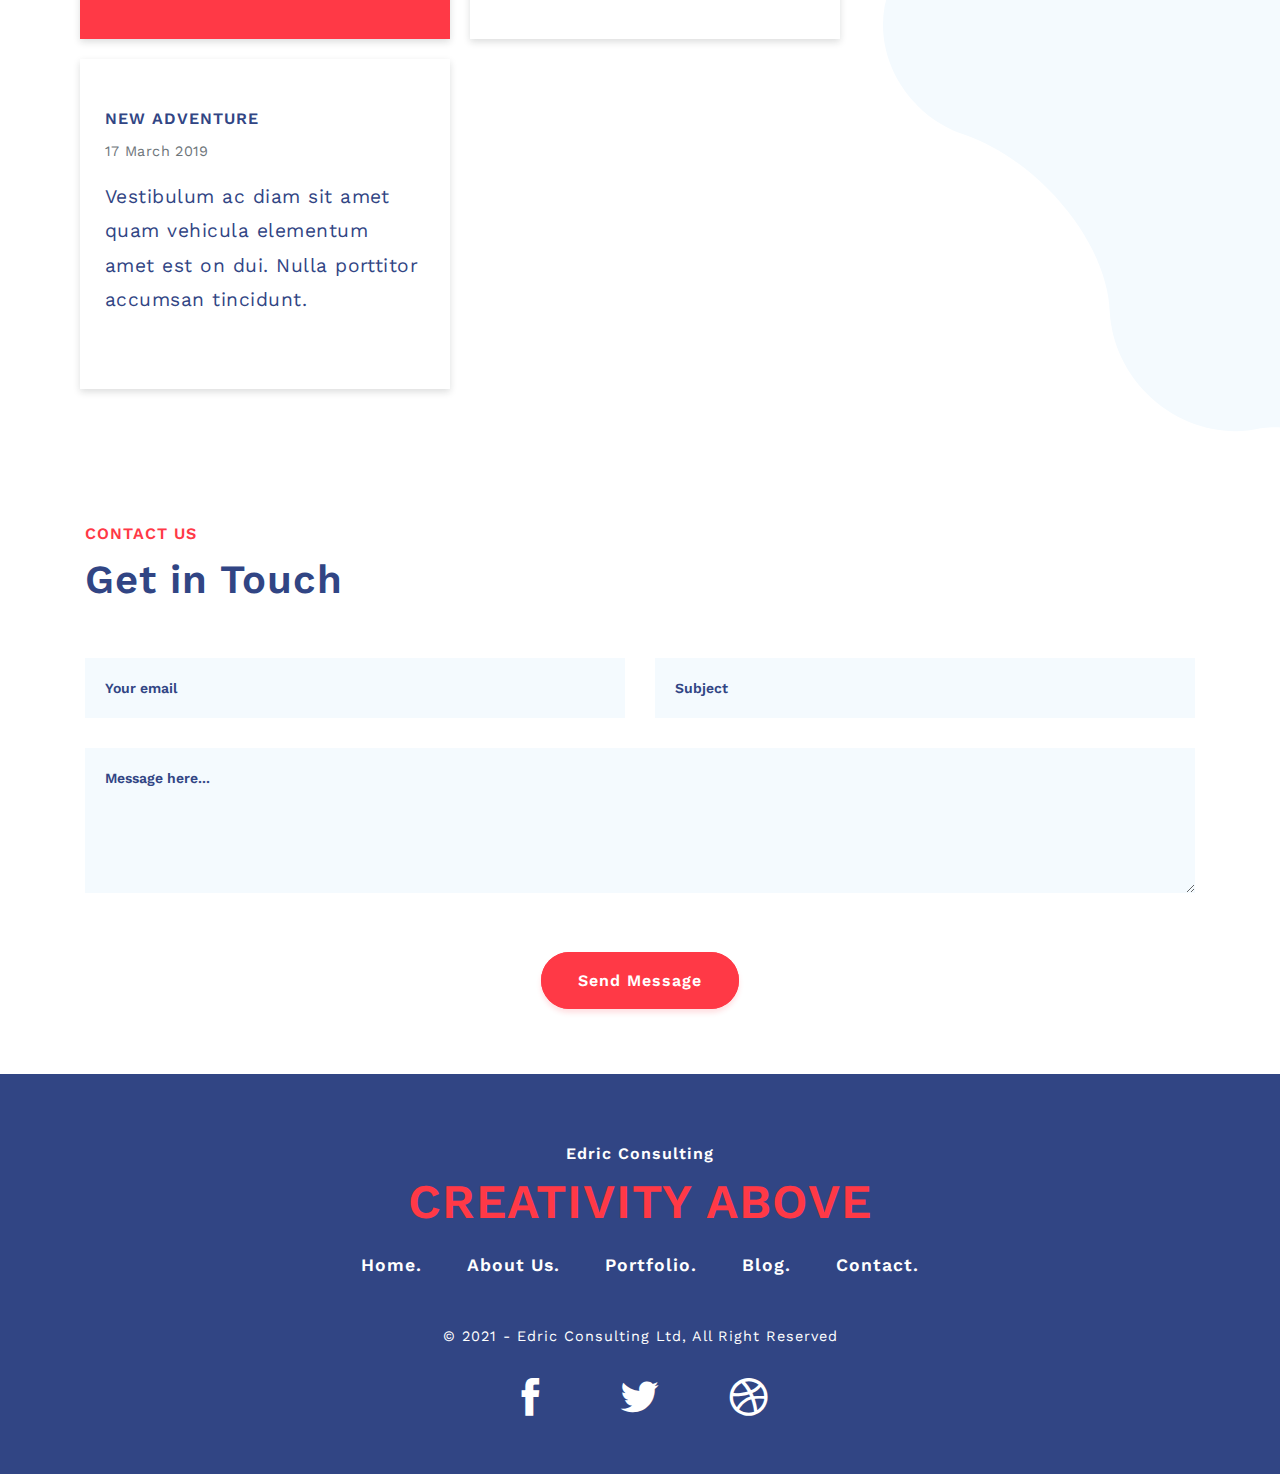
==== commit fe56d9f4: "FIX" ====
--- a/HTML Template/index.html
+++ b/HTML Template/index.html
@@ -14,7 +14,7 @@
     
     <link href="css/main.css" rel="stylesheet" />
     <!-- Document Title -->
-    <title>Doob | Simple Agency HTML Template</title>
+    <title>Edric Consulting | Software Agency </title>
 </head>
 <body>
   <!-- HEADER SECTION -->  
@@ -34,7 +34,7 @@
           <ul class="navbar-nav mr-auto">
             <li class="nav-item active">
               <!-- Nav Link -->
-              <a class="nav-link" data-scroll href="#home">Home.<span class="sr-only">(current)</span></a>
+              <a class="nav-link" data-scroll href="#home">Home<span class="sr-only">(current)</span></a>
             </li>
             <li class="nav-item">
               <!-- Nav Link -->
@@ -366,7 +366,7 @@
     <div class="container">
       <div class="row">
         <div class="col-12">
-          <h5>DOOB</h5>
+          <h5>Edric Consulting</h5>
           <h3>CREATIVITY ABOVE</h3>
           <ul class="contact-nav">
             <li><a data-scroll href="#home">Home.</a></li>
@@ -375,7 +375,7 @@
             <li><a data-scroll href="#blog">Blog.</a></li>
             <li><a data-scroll href="#contact-us">Contact.</a></li>
           </ul>
-          <h6>© 2019 - Doob,All Right Reserved</h6>
+          <h6>© 2021 - Edric Consulting Ltd, All Right Reserved</h6>
           <ul class="social">
             <li><a href="#"><i class="icofont-facebook"></i></a></li>
             <li><a href="#"><i class="icofont-twitter"></i></a></li>
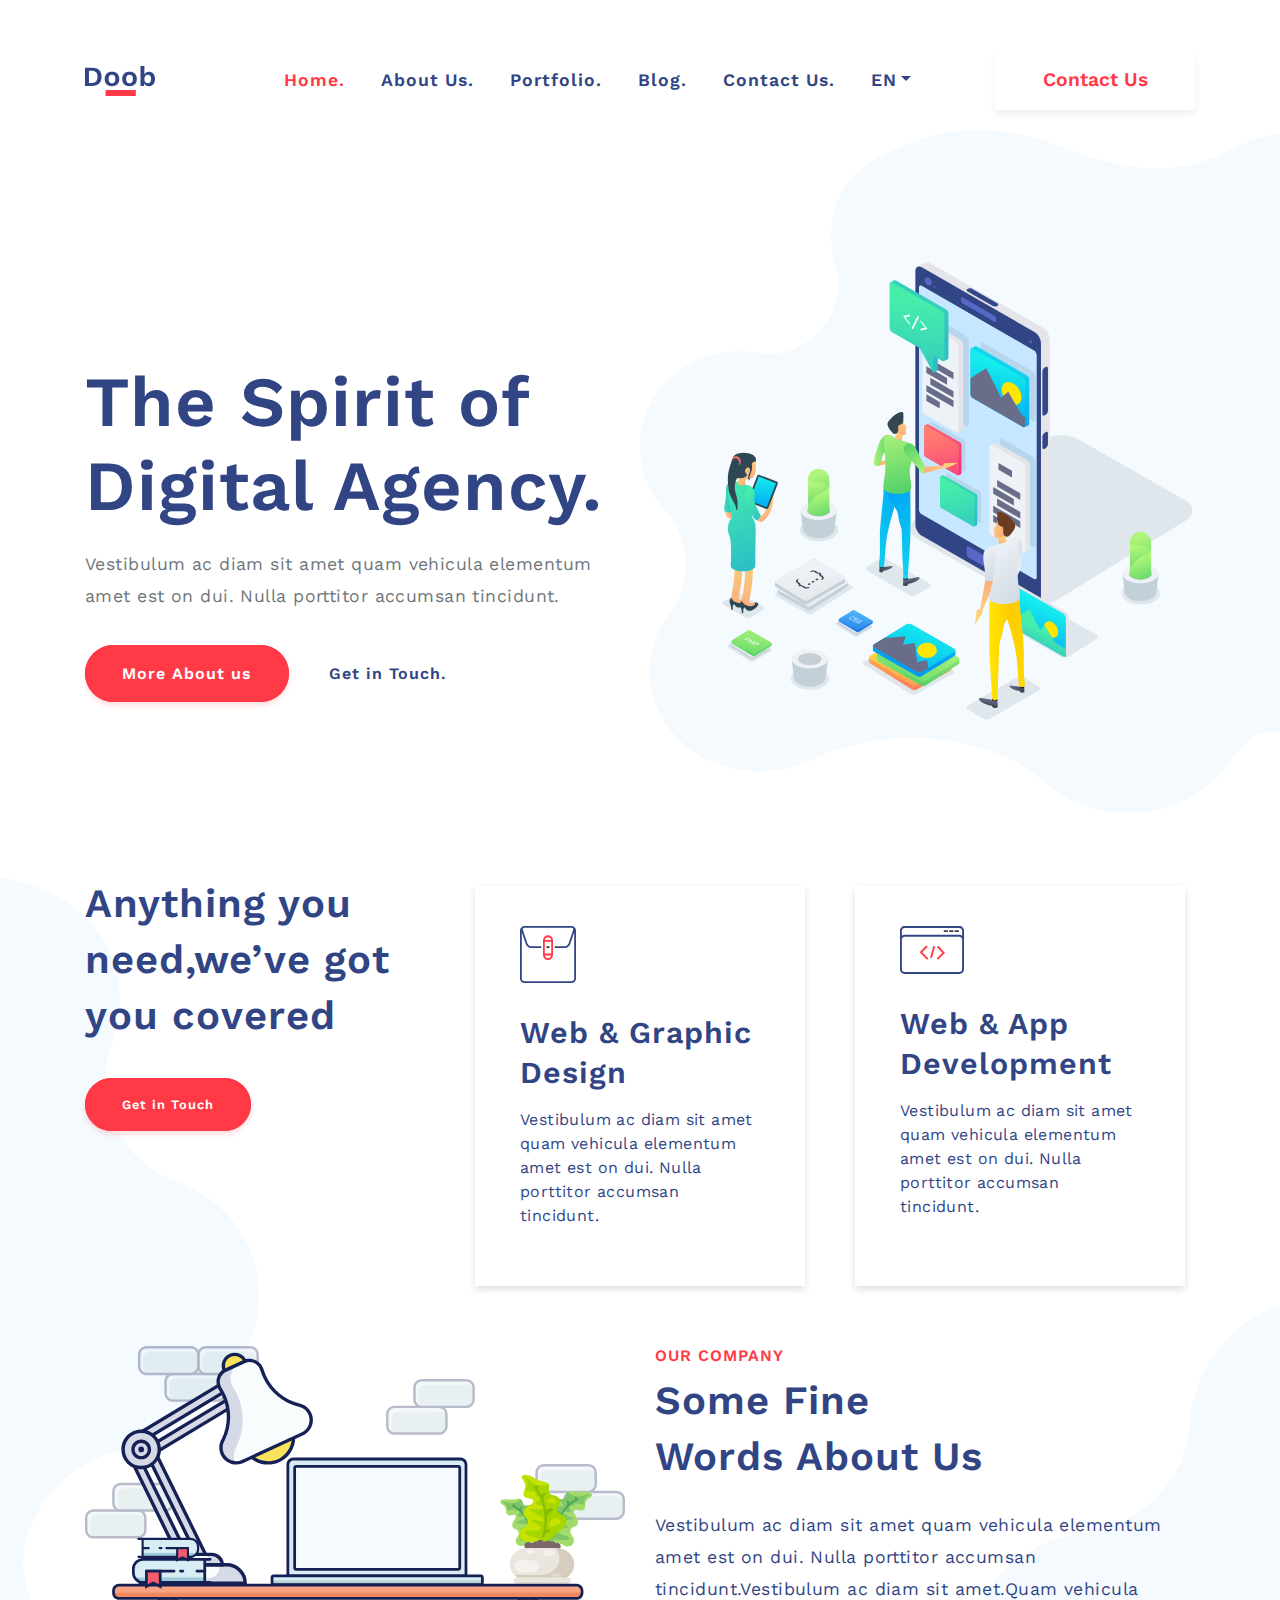
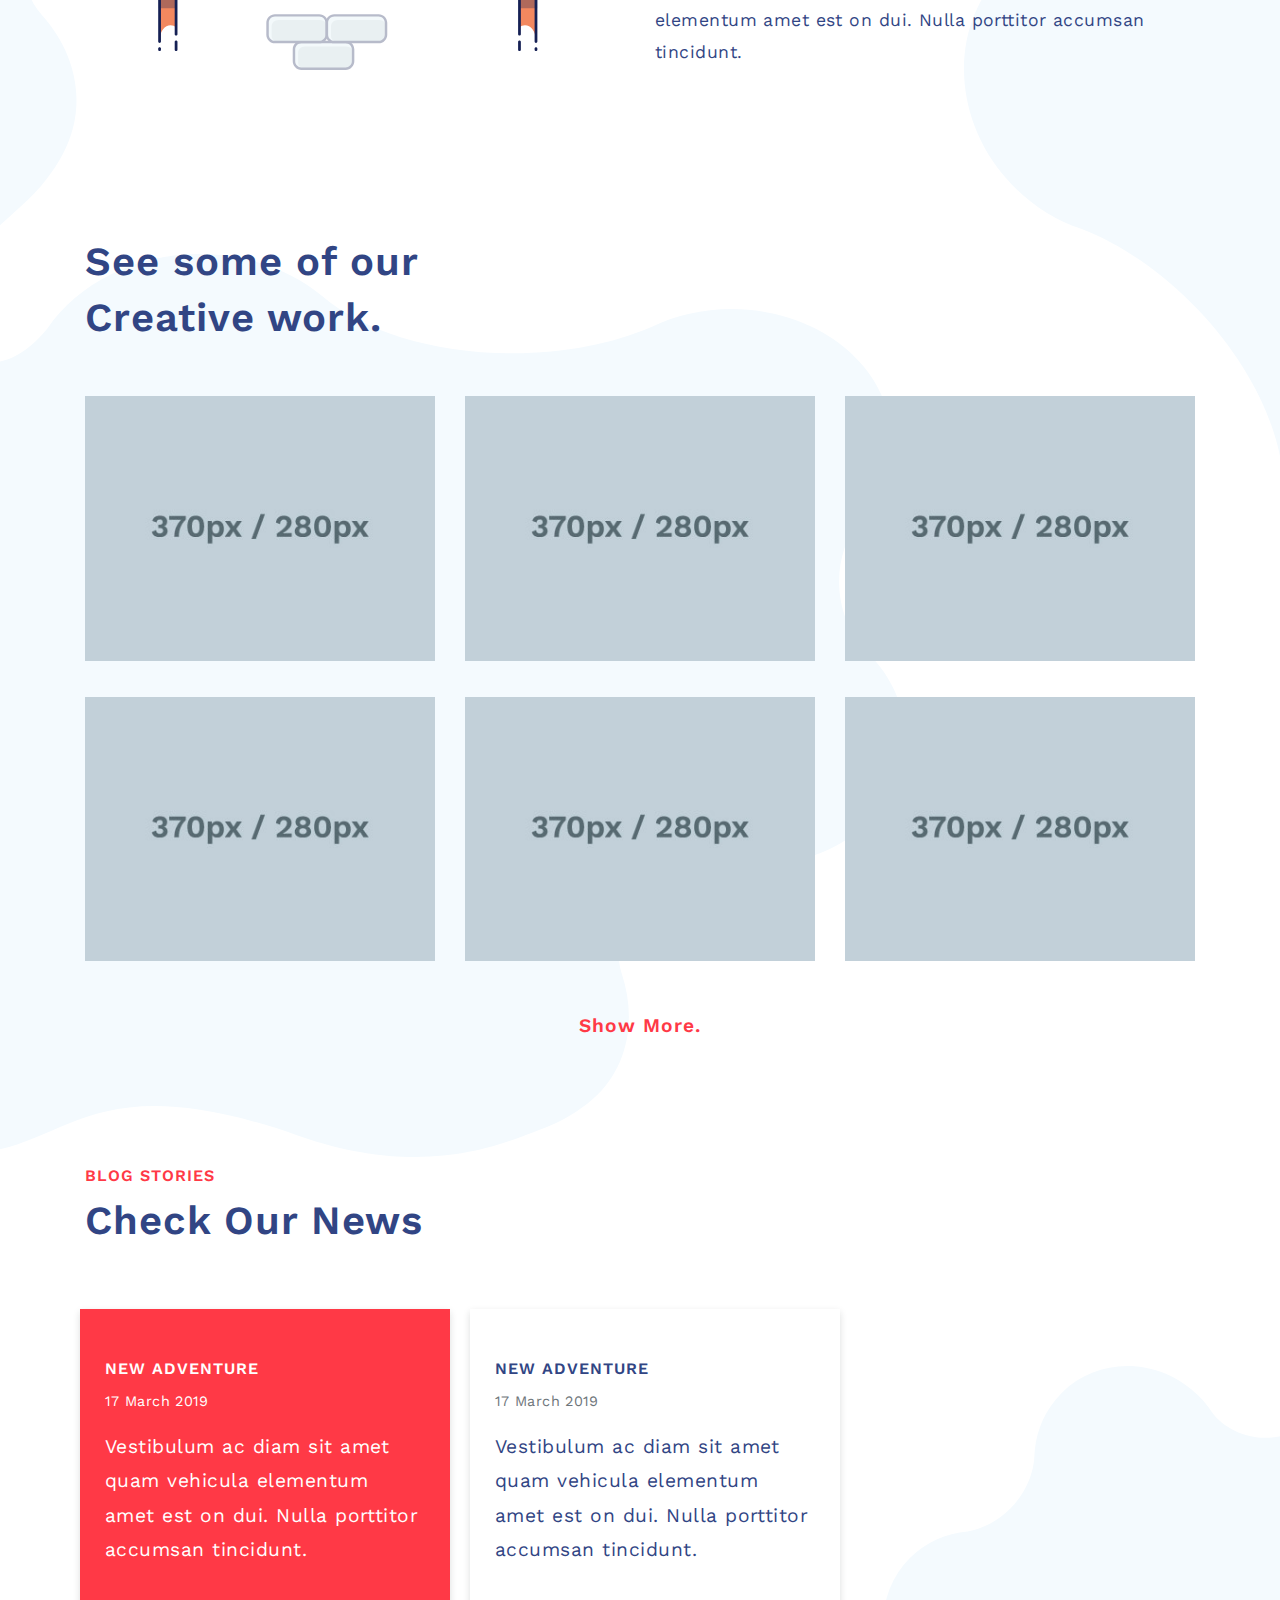
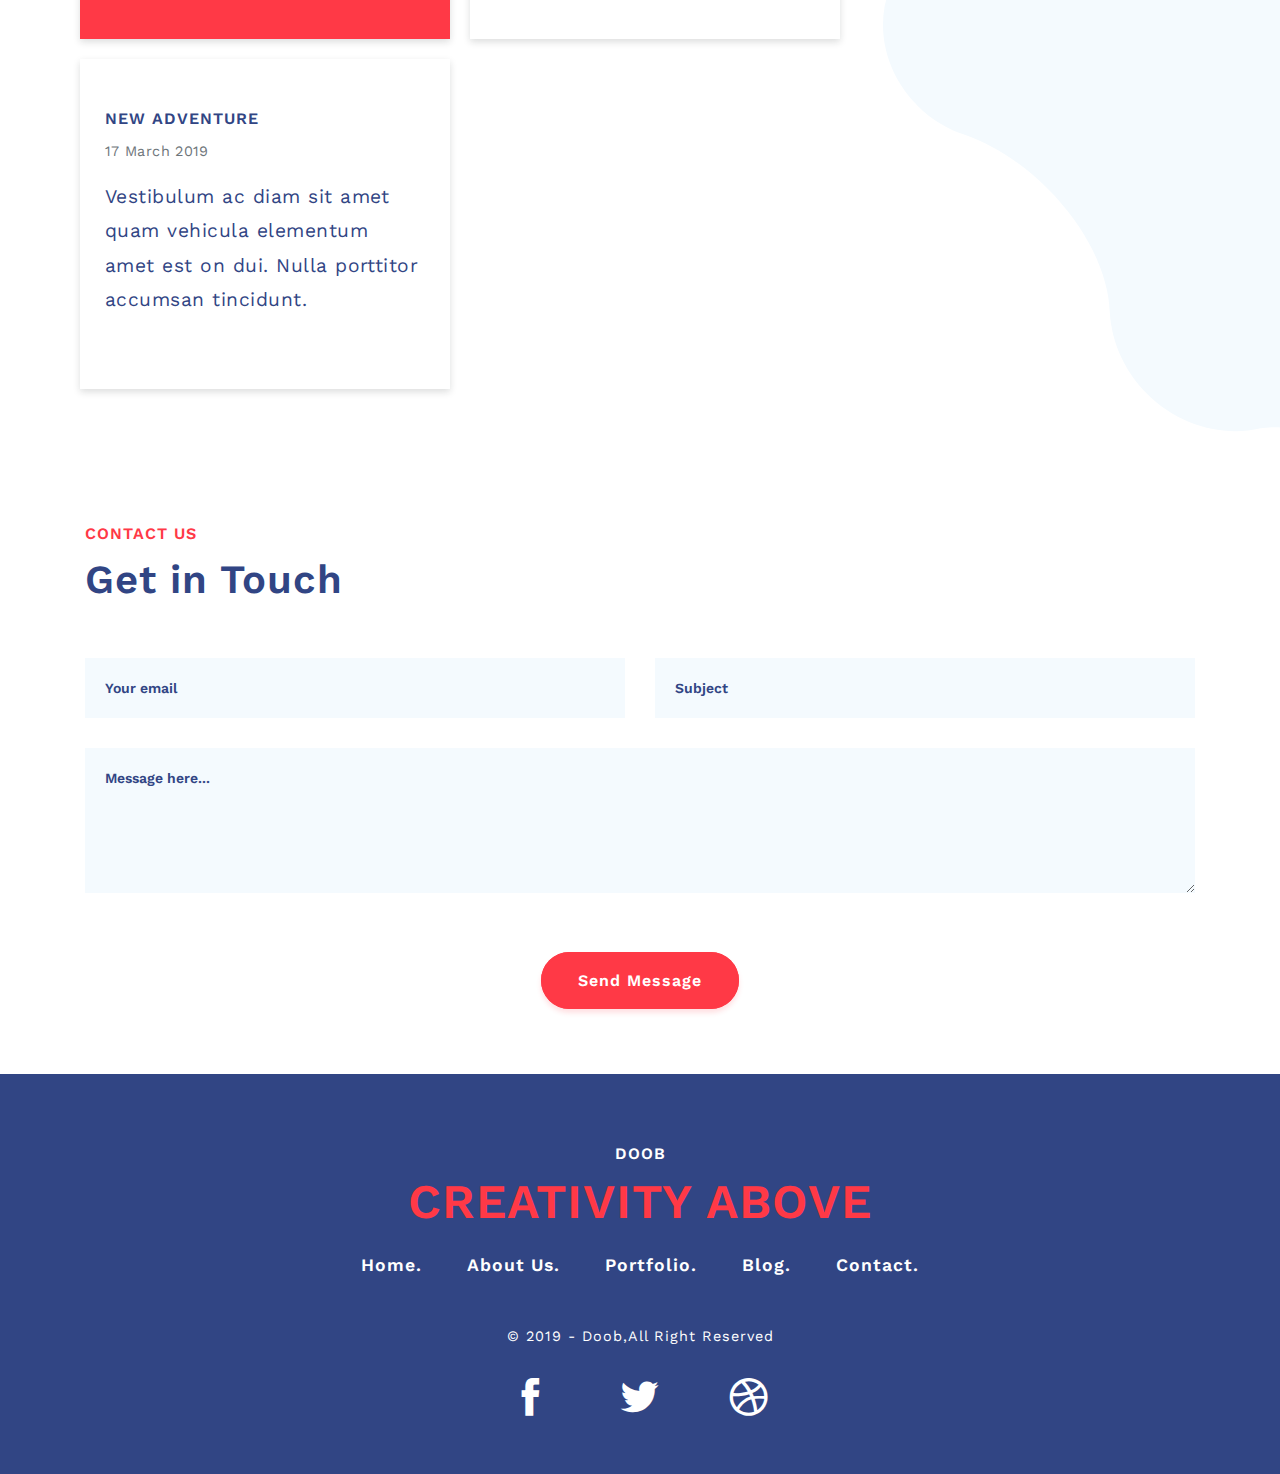
==== commit 79a91133: "Update index.html" ====
--- a/HTML Template/index.html
+++ b/HTML Template/index.html
@@ -14,7 +14,7 @@
     
     <link href="css/main.css" rel="stylesheet" />
     <!-- Document Title -->
-    <title>Edric Consulting | Software Agency </title>
+    <title>Doob | Simple Agency HTML Template</title>
 </head>
 <body>
   <!-- HEADER SECTION -->  
@@ -34,7 +34,7 @@
           <ul class="navbar-nav mr-auto">
             <li class="nav-item active">
               <!-- Nav Link -->
-              <a class="nav-link" data-scroll href="#home">Home<span class="sr-only">(current)</span></a>
+              <a class="nav-link" data-scroll href="#home">Home.<span class="sr-only">(current)</span></a>
             </li>
             <li class="nav-item">
               <!-- Nav Link -->
@@ -366,7 +366,7 @@
     <div class="container">
       <div class="row">
         <div class="col-12">
-          <h5>Edric Consulting</h5>
+          <h5>DOOB</h5>
           <h3>CREATIVITY ABOVE</h3>
           <ul class="contact-nav">
             <li><a data-scroll href="#home">Home.</a></li>
@@ -375,7 +375,7 @@
             <li><a data-scroll href="#blog">Blog.</a></li>
             <li><a data-scroll href="#contact-us">Contact.</a></li>
           </ul>
-          <h6>© 2021 - Edric Consulting Ltd, All Right Reserved</h6>
+          <h6>© 2019 - Doob,All Right Reserved</h6>
           <ul class="social">
             <li><a href="#"><i class="icofont-facebook"></i></a></li>
             <li><a href="#"><i class="icofont-twitter"></i></a></li>
